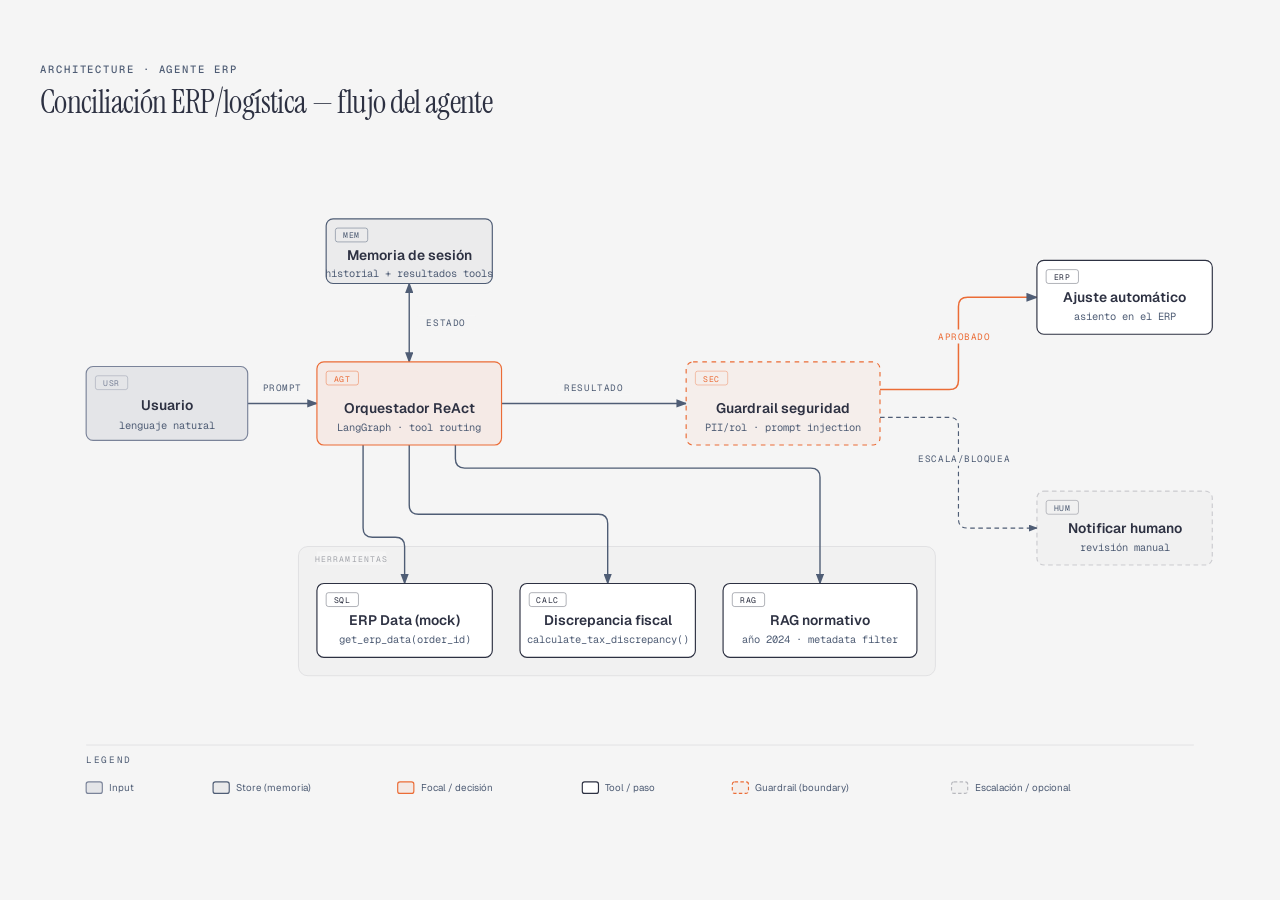
==== docs/assets/arquitectura-agentica.html @ 35e29304 "docs(f-a1): add agentic architecture diagram" ====
<!DOCTYPE html>
<html lang="es">
<head>
  <meta charset="UTF-8">
  <meta name="viewport" content="width=device-width, initial-scale=1.0">
  <title>Agente ERP · Arquitectura</title>
  <link href="https://fonts.googleapis.com/css2?family=Instrument+Serif:ital@0;1&family=Geist:wght@400;500;600&family=Geist+Mono:wght@400;500;600&display=swap" rel="stylesheet">
  <style>
    *, *::before, *::after { box-sizing: border-box; margin: 0; padding: 0; }
    :root {
      --color-paper:   #f5f5f5;
      --color-ink:     #2d3142;
      --color-muted:   #4f5d75;
      --color-accent:  #eb6c36;
      --font-sans:     'Geist', system-ui, sans-serif;
      --font-serif:    'Instrument Serif', serif;
      --font-mono:     'Geist Mono', ui-monospace, monospace;
    }
    body {
      font-family: var(--font-sans);
      background: var(--color-paper);
      color: var(--color-ink);
      min-height: 100vh;
      display: flex;
      align-items: center;
      justify-content: center;
      padding: 3rem 2rem;
    }
    .frame { max-width: 1200px; width: 100%; }
    .eyebrow {
      font-family: var(--font-mono);
      font-size: 0.66rem;
      font-weight: 500;
      letter-spacing: 0.18em;
      text-transform: uppercase;
      color: var(--color-muted);
      margin-bottom: 0.5rem;
    }
    h1 {
      font-family: var(--font-serif);
      font-size: clamp(1.5rem, 2.4vw + 0.75rem, 2rem);
      font-weight: 400;
      letter-spacing: -0.02em;
      line-height: 1.15;
      color: var(--color-ink);
      margin-bottom: 1.5rem;
    }
    svg { width: 100%; min-width: 900px; display: block; }
  </style>
</head>
<body>
  <div class="frame">
    <p class="eyebrow">Architecture · Agente ERP</p>
    <h1>Conciliación ERP/logística — flujo del agente</h1>

    <svg viewBox="0 0 1040 600" xmlns="http://www.w3.org/2000/svg" role="img" aria-labelledby="erp-agent-title erp-agent-desc">
      <title id="erp-agent-title">Arquitectura del agente de conciliación ERP</title>
      <desc id="erp-agent-desc">Diagrama de arquitectura mostrando un orquestador ReAct que enruta entre herramientas de datos ERP, cálculo de discrepancia fiscal y RAG normativo, pasa por un guardrail de seguridad, y aprueba un ajuste automático en el ERP o escala a revisión humana.</desc>
      <defs>
        <marker id="arrow" markerWidth="8" markerHeight="6" refX="7" refY="3" orient="auto"><polygon points="0 0, 8 3, 0 6" fill="#4f5d75"/></marker>
        <marker id="arrow-both" markerWidth="8" markerHeight="6" refX="7" refY="3" orient="auto-start-reverse"><polygon points="0 0, 8 3, 0 6" fill="#4f5d75"/></marker>
      </defs>

      <rect width="100%" height="100%" fill="#f5f5f5"/>

      <!-- Zone: Tools (drawn before arrows and nodes) -->
      <rect x="224" y="348" width="552" height="112" rx="8"
            fill="rgba(45,49,66,0.02)" stroke="rgba(45,49,66,0.10)" stroke-width="0.8"/>
      <rect x="240" y="352" width="60" height="12" rx="2" fill="#f5f5f5"/>
      <text x="270" y="361" fill="rgba(45,49,66,0.40)" font-size="7" font-family="'Geist Mono', monospace"
            text-anchor="middle" letter-spacing="0.14em">HERRAMIENTAS</text>

      <!-- Arrows (behind boxes) -->
      <!-- Usuario -> Orquestador -->
      <line x1="180" y1="224" x2="240" y2="224" stroke="#4f5d75" stroke-width="1.2" marker-end="url(#arrow)"/>
      <rect x="187" y="204" width="46" height="12" rx="2" fill="#f5f5f5"/>
      <text x="210" y="213" fill="#4f5d75" font-size="8" font-family="'Geist Mono', monospace" text-anchor="middle" letter-spacing="0.06em">PROMPT</text>

      <!-- Orquestador <-> Memoria (bidirectional state) -->
      <line x1="320" y1="188" x2="320" y2="120" stroke="#4f5d75" stroke-width="1.2" marker-end="url(#arrow-both)" marker-start="url(#arrow-both)"/>
      <rect x="326" y="148" width="52" height="12" rx="2" fill="#f5f5f5"/>
      <text x="352" y="157" fill="#4f5d75" font-size="8" font-family="'Geist Mono', monospace" text-anchor="middle" letter-spacing="0.06em">ESTADO</text>

      <!-- Orquestador -> Tool RAG (bends first, closest to source) -->
      <path d="M 360,260 V 272 Q 360,280 368,280 H 668 Q 676,280 676,288 V 380"
            fill="none" stroke="#4f5d75" stroke-width="1.2" marker-end="url(#arrow)"/>
      <!-- Orquestador -> Tool Tax -->
      <path d="M 320,260 V 312 Q 320,320 328,320 H 484 Q 492,320 492,328 V 380"
            fill="none" stroke="#4f5d75" stroke-width="1.2" marker-end="url(#arrow)"/>
      <!-- Orquestador -> Tool ERP -->
      <path d="M 280,260 V 332 Q 280,340 288,340 H 308 Q 316,340 316,348 V 380"
            fill="none" stroke="#4f5d75" stroke-width="1.2" marker-end="url(#arrow)"/>

      <!-- Orquestador -> Guardrail -->
      <line x1="400" y1="224" x2="560" y2="224" stroke="#4f5d75" stroke-width="1.2" marker-end="url(#arrow)"/>
      <rect x="447" y="204" width="66" height="12" rx="2" fill="#f5f5f5"/>
      <text x="480" y="213" fill="#4f5d75" font-size="8" font-family="'Geist Mono', monospace" text-anchor="middle" letter-spacing="0.06em">RESULTADO</text>

      <!-- Guardrail -> Ajuste ERP (approved path) -->
      <path d="M 728,212 H 788 Q 796,212 796,204 V 140 Q 796,132 804,132 H 864"
            fill="none" stroke="#eb6c36" stroke-width="1.3" marker-end="url(#arrow)"/>
      <rect x="768" y="160" width="66" height="12" rx="2" fill="#f5f5f5"/>
      <text x="801" y="169" fill="#eb6c36" font-size="8" font-family="'Geist Mono', monospace" text-anchor="middle" letter-spacing="0.06em">APROBADO</text>

      <!-- Guardrail -> Notificar humano (escalation / blocked path) -->
      <path d="M 728,236 H 788 Q 796,236 796,244 V 324 Q 796,332 804,332 H 864"
            fill="none" stroke="#4f5d75" stroke-width="1" stroke-dasharray="4,3" marker-end="url(#arrow)"/>
      <rect x="760" y="266" width="82" height="12" rx="2" fill="#f5f5f5"/>
      <text x="801" y="275" fill="#4f5d75" font-size="8" font-family="'Geist Mono', monospace" text-anchor="middle" letter-spacing="0.06em">ESCALA/BLOQUEA</text>

      <!-- Node: Usuario (Input/User) -->
      <rect x="40" y="192" width="140" height="64" rx="6" fill="#f5f5f5"/>
      <rect x="40" y="192" width="140" height="64" rx="6" fill="rgba(79,93,117,0.10)" stroke="#7a8399" stroke-width="1"/>
      <rect x="48" y="200" width="28" height="12" rx="2" fill="transparent" stroke="rgba(122,131,153,0.40)" stroke-width="0.8"/>
      <text x="62" y="209" fill="#7a8399" font-size="7" font-family="'Geist Mono', monospace" text-anchor="middle" letter-spacing="0.08em">USR</text>
      <text x="110" y="230" fill="#2d3142" font-size="12" font-weight="600" font-family="'Geist', sans-serif" text-anchor="middle">Usuario</text>
      <text x="110" y="246" fill="#4f5d75" font-size="9" font-family="'Geist Mono', monospace" text-anchor="middle">lenguaje natural</text>

      <!-- Node: Memoria de sesión (Store) -->
      <rect x="248" y="64" width="144" height="56" rx="6" fill="#f5f5f5"/>
      <rect x="248" y="64" width="144" height="56" rx="6" fill="rgba(45,49,66,0.05)" stroke="#4f5d75" stroke-width="1"/>
      <rect x="256" y="72" width="28" height="12" rx="2" fill="transparent" stroke="rgba(79,93,117,0.50)" stroke-width="0.8"/>
      <text x="270" y="81" fill="#4f5d75" font-size="7" font-family="'Geist Mono', monospace" text-anchor="middle" letter-spacing="0.08em">MEM</text>
      <text x="320" y="100" fill="#2d3142" font-size="12" font-weight="600" font-family="'Geist', sans-serif" text-anchor="middle">Memoria de sesión</text>
      <text x="320" y="114" fill="#4f5d75" font-size="9" font-family="'Geist Mono', monospace" text-anchor="middle">historial + resultados tools</text>

      <!-- Node: Orquestador ReAct (FOCAL) -->
      <rect x="240" y="188" width="160" height="72" rx="6" fill="#f5f5f5"/>
      <rect x="240" y="188" width="160" height="72" rx="6" fill="rgba(235,108,54,0.08)" stroke="#eb6c36" stroke-width="1"/>
      <rect x="248" y="196" width="28" height="12" rx="2" fill="transparent" stroke="rgba(235,108,54,0.50)" stroke-width="0.8"/>
      <text x="262" y="205" fill="#eb6c36" font-size="7" font-family="'Geist Mono', monospace" text-anchor="middle" letter-spacing="0.08em">AGT</text>
      <text x="320" y="232" fill="#2d3142" font-size="12" font-weight="600" font-family="'Geist', sans-serif" text-anchor="middle">Orquestador ReAct</text>
      <text x="320" y="248" fill="#4f5d75" font-size="9" font-family="'Geist Mono', monospace" text-anchor="middle">LangGraph · tool routing</text>

      <!-- Node: Tool RAG -->
      <rect x="592" y="380" width="168" height="64" rx="6" fill="#f5f5f5"/>
      <rect x="592" y="380" width="168" height="64" rx="6" fill="#ffffff" stroke="#2d3142" stroke-width="1"/>
      <rect x="600" y="388" width="28" height="12" rx="2" fill="transparent" stroke="rgba(45,49,66,0.40)" stroke-width="0.8"/>
      <text x="614" y="397" fill="#2d3142" font-size="7" font-family="'Geist Mono', monospace" text-anchor="middle" letter-spacing="0.08em">RAG</text>
      <text x="676" y="416" fill="#2d3142" font-size="12" font-weight="600" font-family="'Geist', sans-serif" text-anchor="middle">RAG normativo</text>
      <text x="676" y="432" fill="#4f5d75" font-size="9" font-family="'Geist Mono', monospace" text-anchor="middle">año 2024 · metadata filter</text>

      <!-- Node: Tool Tax -->
      <rect x="416" y="380" width="152" height="64" rx="6" fill="#f5f5f5"/>
      <rect x="416" y="380" width="152" height="64" rx="6" fill="#ffffff" stroke="#2d3142" stroke-width="1"/>
      <rect x="424" y="388" width="32" height="12" rx="2" fill="transparent" stroke="rgba(45,49,66,0.40)" stroke-width="0.8"/>
      <text x="440" y="397" fill="#2d3142" font-size="7" font-family="'Geist Mono', monospace" text-anchor="middle" letter-spacing="0.08em">CALC</text>
      <text x="492" y="416" fill="#2d3142" font-size="12" font-weight="600" font-family="'Geist', sans-serif" text-anchor="middle">Discrepancia fiscal</text>
      <text x="492" y="432" fill="#4f5d75" font-size="9" font-family="'Geist Mono', monospace" text-anchor="middle">calculate_tax_discrepancy()</text>

      <!-- Node: Tool ERP -->
      <rect x="240" y="380" width="152" height="64" rx="6" fill="#f5f5f5"/>
      <rect x="240" y="380" width="152" height="64" rx="6" fill="#ffffff" stroke="#2d3142" stroke-width="1"/>
      <rect x="248" y="388" width="28" height="12" rx="2" fill="transparent" stroke="rgba(45,49,66,0.40)" stroke-width="0.8"/>
      <text x="262" y="397" fill="#2d3142" font-size="7" font-family="'Geist Mono', monospace" text-anchor="middle" letter-spacing="0.08em">SQL</text>
      <text x="316" y="416" fill="#2d3142" font-size="12" font-weight="600" font-family="'Geist', sans-serif" text-anchor="middle">ERP Data (mock)</text>
      <text x="316" y="432" fill="#4f5d75" font-size="9" font-family="'Geist Mono', monospace" text-anchor="middle">get_erp_data(order_id)</text>

      <!-- Node: Guardrail (Security/Boundary, FOCAL 2/2) -->
      <rect x="560" y="188" width="168" height="72" rx="6" fill="#f5f5f5"/>
      <rect x="560" y="188" width="168" height="72" rx="6" fill="rgba(235,108,54,0.05)" stroke="#eb6c36" stroke-width="1" stroke-dasharray="4,4"/>
      <rect x="568" y="196" width="28" height="12" rx="2" fill="transparent" stroke="rgba(235,108,54,0.40)" stroke-width="0.8"/>
      <text x="582" y="205" fill="#eb6c36" font-size="7" font-family="'Geist Mono', monospace" text-anchor="middle" letter-spacing="0.08em">SEC</text>
      <text x="644" y="232" fill="#2d3142" font-size="12" font-weight="600" font-family="'Geist', sans-serif" text-anchor="middle">Guardrail seguridad</text>
      <text x="644" y="248" fill="#4f5d75" font-size="9" font-family="'Geist Mono', monospace" text-anchor="middle">PII/rol · prompt injection</text>

      <!-- Node: Ajuste ERP automático (approved outcome) -->
      <rect x="864" y="100" width="152" height="64" rx="6" fill="#f5f5f5"/>
      <rect x="864" y="100" width="152" height="64" rx="6" fill="#ffffff" stroke="#2d3142" stroke-width="1"/>
      <rect x="872" y="108" width="28" height="12" rx="2" fill="transparent" stroke="rgba(45,49,66,0.40)" stroke-width="0.8"/>
      <text x="886" y="117" fill="#2d3142" font-size="7" font-family="'Geist Mono', monospace" text-anchor="middle" letter-spacing="0.08em">ERP</text>
      <text x="940" y="136" fill="#2d3142" font-size="12" font-weight="600" font-family="'Geist', sans-serif" text-anchor="middle">Ajuste automático</text>
      <text x="940" y="152" fill="#4f5d75" font-size="9" font-family="'Geist Mono', monospace" text-anchor="middle">asiento en el ERP</text>

      <!-- Node: Notificar humano (escalation outcome, Optional/Async) -->
      <rect x="864" y="300" width="152" height="64" rx="6" fill="#f5f5f5"/>
      <rect x="864" y="300" width="152" height="64" rx="6" fill="rgba(45,49,66,0.02)" stroke="rgba(45,49,66,0.20)" stroke-width="1" stroke-dasharray="4,3"/>
      <rect x="872" y="308" width="28" height="12" rx="2" fill="transparent" stroke="rgba(45,49,66,0.30)" stroke-width="0.8"/>
      <text x="886" y="317" fill="#4f5d75" font-size="7" font-family="'Geist Mono', monospace" text-anchor="middle" letter-spacing="0.08em">HUM</text>
      <text x="940" y="336" fill="#2d3142" font-size="12" font-weight="600" font-family="'Geist', sans-serif" text-anchor="middle">Notificar humano</text>
      <text x="940" y="352" fill="#4f5d75" font-size="9" font-family="'Geist Mono', monospace" text-anchor="middle">revisión manual</text>

      <!-- Legend strip -->
      <line x1="40" y1="520" x2="1000" y2="520" stroke="rgba(45,49,66,0.10)" stroke-width="0.8"/>
      <text x="40" y="536" fill="#4f5d75" font-size="8" font-family="'Geist Mono', monospace" letter-spacing="0.18em">LEGEND</text>

      <rect x="40" y="552" width="14" height="10" rx="2" fill="rgba(79,93,117,0.10)" stroke="#7a8399" stroke-width="1"/>
      <text x="60" y="560" fill="#4f5d75" font-size="8.5" font-family="'Geist', sans-serif">Input</text>

      <rect x="150" y="552" width="14" height="10" rx="2" fill="rgba(45,49,66,0.05)" stroke="#4f5d75" stroke-width="1"/>
      <text x="170" y="560" fill="#4f5d75" font-size="8.5" font-family="'Geist', sans-serif">Store (memoria)</text>

      <rect x="310" y="552" width="14" height="10" rx="2" fill="rgba(235,108,54,0.08)" stroke="#eb6c36" stroke-width="1"/>
      <text x="330" y="560" fill="#4f5d75" font-size="8.5" font-family="'Geist', sans-serif">Focal / decisión</text>

      <rect x="470" y="552" width="14" height="10" rx="2" fill="#ffffff" stroke="#2d3142" stroke-width="1"/>
      <text x="490" y="560" fill="#4f5d75" font-size="8.5" font-family="'Geist', sans-serif">Tool / paso</text>

      <rect x="600" y="552" width="14" height="10" rx="2" fill="rgba(235,108,54,0.05)" stroke="#eb6c36" stroke-width="1" stroke-dasharray="3,2"/>
      <text x="620" y="560" fill="#4f5d75" font-size="8.5" font-family="'Geist', sans-serif">Guardrail (boundary)</text>

      <rect x="790" y="552" width="14" height="10" rx="2" fill="rgba(45,49,66,0.02)" stroke="rgba(45,49,66,0.30)" stroke-width="1" stroke-dasharray="3,2"/>
      <text x="810" y="560" fill="#4f5d75" font-size="8.5" font-family="'Geist', sans-serif">Escalación / opcional</text>
    </svg>
  </div>
</body>
</html>
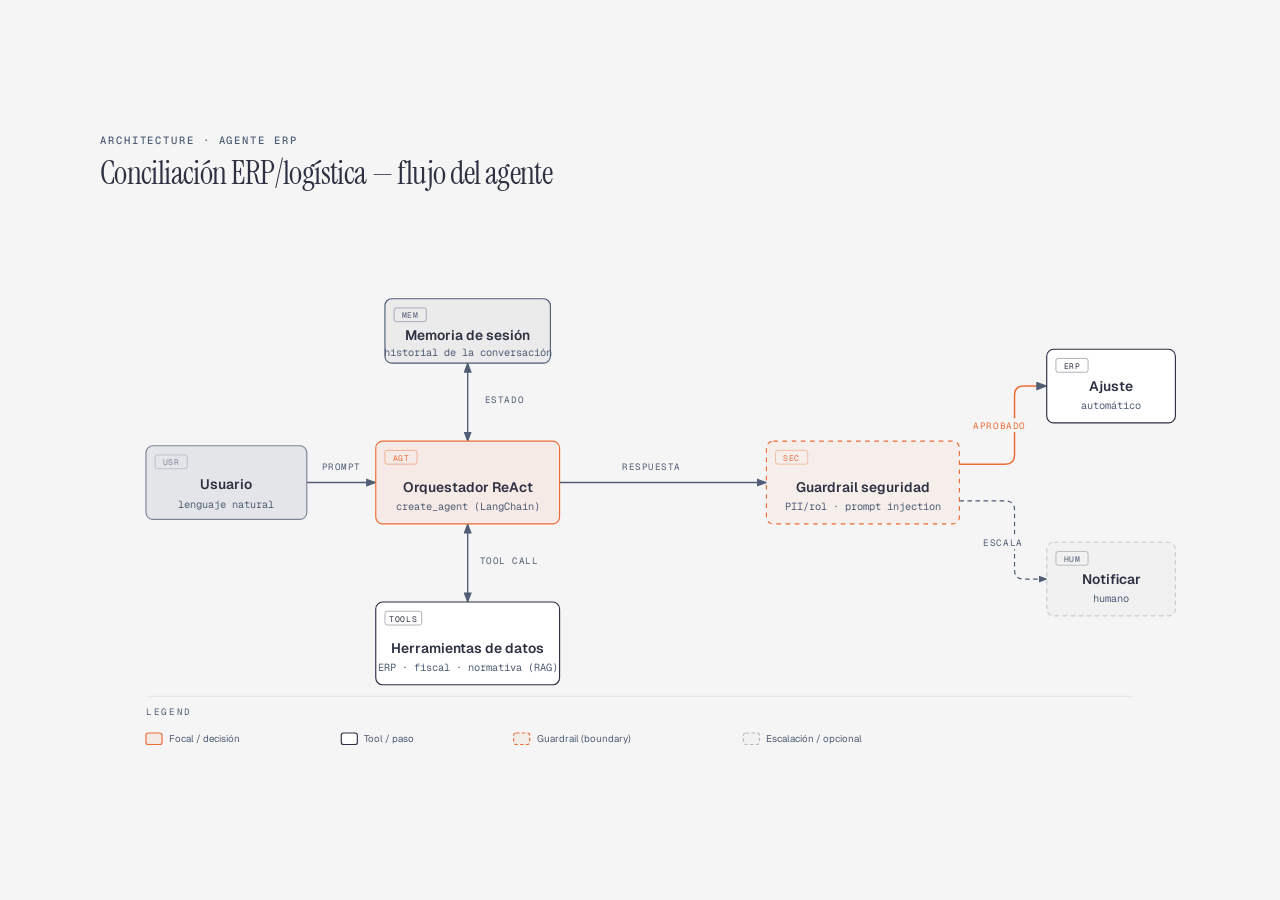
==== commit 6fbeb078: "docs(f-a1): simplify architecture diagram, add PNG export" ====
--- a/docs/assets/arquitectura-agentica.html
+++ b/docs/assets/arquitectura-agentica.html
@@ -26,7 +26,7 @@
       justify-content: center;
       padding: 3rem 2rem;
     }
-    .frame { max-width: 1200px; width: 100%; }
+    .frame { max-width: 1080px; width: 100%; }
     .eyebrow {
       font-family: var(--font-mono);
       font-size: 0.66rem;
@@ -45,7 +45,7 @@
       color: var(--color-ink);
       margin-bottom: 1.5rem;
     }
-    svg { width: 100%; min-width: 900px; display: block; }
+    svg { width: 100%; min-width: 820px; display: block; }
   </style>
 </head>
 <body>
@@ -53,9 +53,9 @@
     <p class="eyebrow">Architecture · Agente ERP</p>
     <h1>Conciliación ERP/logística — flujo del agente</h1>
 
-    <svg viewBox="0 0 1040 600" xmlns="http://www.w3.org/2000/svg" role="img" aria-labelledby="erp-agent-title erp-agent-desc">
+    <svg viewBox="0 0 940 480" xmlns="http://www.w3.org/2000/svg" role="img" aria-labelledby="erp-agent-title erp-agent-desc">
       <title id="erp-agent-title">Arquitectura del agente de conciliación ERP</title>
-      <desc id="erp-agent-desc">Diagrama de arquitectura mostrando un orquestador ReAct que enruta entre herramientas de datos ERP, cálculo de discrepancia fiscal y RAG normativo, pasa por un guardrail de seguridad, y aprueba un ajuste automático en el ERP o escala a revisión humana.</desc>
+      <desc id="erp-agent-desc">Diagrama de arquitectura mostrando un orquestador ReAct que consulta herramientas de datos, pasa por un guardrail de seguridad, y aprueba un ajuste automático en el ERP o escala a revisión humana.</desc>
       <defs>
         <marker id="arrow" markerWidth="8" markerHeight="6" refX="7" refY="3" orient="auto"><polygon points="0 0, 8 3, 0 6" fill="#4f5d75"/></marker>
         <marker id="arrow-both" markerWidth="8" markerHeight="6" refX="7" refY="3" orient="auto-start-reverse"><polygon points="0 0, 8 3, 0 6" fill="#4f5d75"/></marker>
@@ -63,144 +63,110 @@
 
       <rect width="100%" height="100%" fill="#f5f5f5"/>
 
-      <!-- Zone: Tools (drawn before arrows and nodes) -->
-      <rect x="224" y="348" width="552" height="112" rx="8"
-            fill="rgba(45,49,66,0.02)" stroke="rgba(45,49,66,0.10)" stroke-width="0.8"/>
-      <rect x="240" y="352" width="60" height="12" rx="2" fill="#f5f5f5"/>
-      <text x="270" y="361" fill="rgba(45,49,66,0.40)" font-size="7" font-family="'Geist Mono', monospace"
-            text-anchor="middle" letter-spacing="0.14em">HERRAMIENTAS</text>
-
-      <!-- Arrows (behind boxes) -->
+      <!-- Arrows first (behind boxes) -->
       <!-- Usuario -> Orquestador -->
-      <line x1="180" y1="224" x2="240" y2="224" stroke="#4f5d75" stroke-width="1.2" marker-end="url(#arrow)"/>
-      <rect x="187" y="204" width="46" height="12" rx="2" fill="#f5f5f5"/>
-      <text x="210" y="213" fill="#4f5d75" font-size="8" font-family="'Geist Mono', monospace" text-anchor="middle" letter-spacing="0.06em">PROMPT</text>
+      <line x1="180" y1="232" x2="240" y2="232" stroke="#4f5d75" stroke-width="1.2" marker-end="url(#arrow)"/>
+      <rect x="187" y="212" width="46" height="12" rx="2" fill="#f5f5f5"/>
+      <text x="210" y="221" fill="#4f5d75" font-size="8" font-family="'Geist Mono', monospace" text-anchor="middle" letter-spacing="0.06em">PROMPT</text>
 
       <!-- Orquestador <-> Memoria (bidirectional state) -->
-      <line x1="320" y1="188" x2="320" y2="120" stroke="#4f5d75" stroke-width="1.2" marker-end="url(#arrow-both)" marker-start="url(#arrow-both)"/>
-      <rect x="326" y="148" width="52" height="12" rx="2" fill="#f5f5f5"/>
-      <text x="352" y="157" fill="#4f5d75" font-size="8" font-family="'Geist Mono', monospace" text-anchor="middle" letter-spacing="0.06em">ESTADO</text>
+      <line x1="320" y1="196" x2="320" y2="128" stroke="#4f5d75" stroke-width="1.2" marker-end="url(#arrow-both)" marker-start="url(#arrow-both)"/>
+      <rect x="326" y="154" width="52" height="12" rx="2" fill="#f5f5f5"/>
+      <text x="352" y="163" fill="#4f5d75" font-size="8" font-family="'Geist Mono', monospace" text-anchor="middle" letter-spacing="0.06em">ESTADO</text>
 
-      <!-- Orquestador -> Tool RAG (bends first, closest to source) -->
-      <path d="M 360,260 V 272 Q 360,280 368,280 H 668 Q 676,280 676,288 V 380"
-            fill="none" stroke="#4f5d75" stroke-width="1.2" marker-end="url(#arrow)"/>
-      <!-- Orquestador -> Tool Tax -->
-      <path d="M 320,260 V 312 Q 320,320 328,320 H 484 Q 492,320 492,328 V 380"
-            fill="none" stroke="#4f5d75" stroke-width="1.2" marker-end="url(#arrow)"/>
-      <!-- Orquestador -> Tool ERP -->
-      <path d="M 280,260 V 332 Q 280,340 288,340 H 308 Q 316,340 316,348 V 380"
-            fill="none" stroke="#4f5d75" stroke-width="1.2" marker-end="url(#arrow)"/>
+      <!-- Orquestador -> Herramientas (loop: agent calls tools, reads results back) -->
+      <line x1="320" y1="268" x2="320" y2="336" stroke="#4f5d75" stroke-width="1.2" marker-end="url(#arrow-both)" marker-start="url(#arrow-both)"/>
+      <rect x="326" y="294" width="60" height="12" rx="2" fill="#f5f5f5"/>
+      <text x="356" y="303" fill="#4f5d75" font-size="8" font-family="'Geist Mono', monospace" text-anchor="middle" letter-spacing="0.06em">TOOL CALL</text>
 
       <!-- Orquestador -> Guardrail -->
-      <line x1="400" y1="224" x2="560" y2="224" stroke="#4f5d75" stroke-width="1.2" marker-end="url(#arrow)"/>
-      <rect x="447" y="204" width="66" height="12" rx="2" fill="#f5f5f5"/>
-      <text x="480" y="213" fill="#4f5d75" font-size="8" font-family="'Geist Mono', monospace" text-anchor="middle" letter-spacing="0.06em">RESULTADO</text>
+      <line x1="400" y1="232" x2="580" y2="232" stroke="#4f5d75" stroke-width="1.2" marker-end="url(#arrow)"/>
+      <rect x="447" y="212" width="66" height="12" rx="2" fill="#f5f5f5"/>
+      <text x="480" y="221" fill="#4f5d75" font-size="8" font-family="'Geist Mono', monospace" text-anchor="middle" letter-spacing="0.06em">RESPUESTA</text>
 
       <!-- Guardrail -> Ajuste ERP (approved path) -->
-      <path d="M 728,212 H 788 Q 796,212 796,204 V 140 Q 796,132 804,132 H 864"
+      <path d="M 748,216 H 788 Q 796,216 796,208 V 156 Q 796,148 804,148 H 824"
             fill="none" stroke="#eb6c36" stroke-width="1.3" marker-end="url(#arrow)"/>
-      <rect x="768" y="160" width="66" height="12" rx="2" fill="#f5f5f5"/>
-      <text x="801" y="169" fill="#eb6c36" font-size="8" font-family="'Geist Mono', monospace" text-anchor="middle" letter-spacing="0.06em">APROBADO</text>
+      <rect x="753" y="176" width="60" height="12" rx="2" fill="#f5f5f5"/>
+      <text x="783" y="185" fill="#eb6c36" font-size="8" font-family="'Geist Mono', monospace" text-anchor="middle" letter-spacing="0.06em">APROBADO</text>
 
       <!-- Guardrail -> Notificar humano (escalation / blocked path) -->
-      <path d="M 728,236 H 788 Q 796,236 796,244 V 324 Q 796,332 804,332 H 864"
+      <path d="M 748,248 H 788 Q 796,248 796,256 V 308 Q 796,316 804,316 H 824"
             fill="none" stroke="#4f5d75" stroke-width="1" stroke-dasharray="4,3" marker-end="url(#arrow)"/>
-      <rect x="760" y="266" width="82" height="12" rx="2" fill="#f5f5f5"/>
-      <text x="801" y="275" fill="#4f5d75" font-size="8" font-family="'Geist Mono', monospace" text-anchor="middle" letter-spacing="0.06em">ESCALA/BLOQUEA</text>
+      <rect x="761" y="278" width="50" height="12" rx="2" fill="#f5f5f5"/>
+      <text x="786" y="287" fill="#4f5d75" font-size="8" font-family="'Geist Mono', monospace" text-anchor="middle" letter-spacing="0.06em">ESCALA</text>
 
       <!-- Node: Usuario (Input/User) -->
-      <rect x="40" y="192" width="140" height="64" rx="6" fill="#f5f5f5"/>
-      <rect x="40" y="192" width="140" height="64" rx="6" fill="rgba(79,93,117,0.10)" stroke="#7a8399" stroke-width="1"/>
-      <rect x="48" y="200" width="28" height="12" rx="2" fill="transparent" stroke="rgba(122,131,153,0.40)" stroke-width="0.8"/>
-      <text x="62" y="209" fill="#7a8399" font-size="7" font-family="'Geist Mono', monospace" text-anchor="middle" letter-spacing="0.08em">USR</text>
-      <text x="110" y="230" fill="#2d3142" font-size="12" font-weight="600" font-family="'Geist', sans-serif" text-anchor="middle">Usuario</text>
-      <text x="110" y="246" fill="#4f5d75" font-size="9" font-family="'Geist Mono', monospace" text-anchor="middle">lenguaje natural</text>
+      <rect x="40" y="200" width="140" height="64" rx="6" fill="#f5f5f5"/>
+      <rect x="40" y="200" width="140" height="64" rx="6" fill="rgba(79,93,117,0.10)" stroke="#7a8399" stroke-width="1"/>
+      <rect x="48" y="208" width="28" height="12" rx="2" fill="transparent" stroke="rgba(122,131,153,0.40)" stroke-width="0.8"/>
+      <text x="62" y="217" fill="#7a8399" font-size="7" font-family="'Geist Mono', monospace" text-anchor="middle" letter-spacing="0.08em">USR</text>
+      <text x="110" y="238" fill="#2d3142" font-size="12" font-weight="600" font-family="'Geist', sans-serif" text-anchor="middle">Usuario</text>
+      <text x="110" y="254" fill="#4f5d75" font-size="9" font-family="'Geist Mono', monospace" text-anchor="middle">lenguaje natural</text>
 
       <!-- Node: Memoria de sesión (Store) -->
-      <rect x="248" y="64" width="144" height="56" rx="6" fill="#f5f5f5"/>
-      <rect x="248" y="64" width="144" height="56" rx="6" fill="rgba(45,49,66,0.05)" stroke="#4f5d75" stroke-width="1"/>
-      <rect x="256" y="72" width="28" height="12" rx="2" fill="transparent" stroke="rgba(79,93,117,0.50)" stroke-width="0.8"/>
-      <text x="270" y="81" fill="#4f5d75" font-size="7" font-family="'Geist Mono', monospace" text-anchor="middle" letter-spacing="0.08em">MEM</text>
-      <text x="320" y="100" fill="#2d3142" font-size="12" font-weight="600" font-family="'Geist', sans-serif" text-anchor="middle">Memoria de sesión</text>
-      <text x="320" y="114" fill="#4f5d75" font-size="9" font-family="'Geist Mono', monospace" text-anchor="middle">historial + resultados tools</text>
+      <rect x="248" y="72" width="144" height="56" rx="6" fill="#f5f5f5"/>
+      <rect x="248" y="72" width="144" height="56" rx="6" fill="rgba(45,49,66,0.05)" stroke="#4f5d75" stroke-width="1"/>
+      <rect x="256" y="80" width="28" height="12" rx="2" fill="transparent" stroke="rgba(79,93,117,0.50)" stroke-width="0.8"/>
+      <text x="270" y="89" fill="#4f5d75" font-size="7" font-family="'Geist Mono', monospace" text-anchor="middle" letter-spacing="0.08em">MEM</text>
+      <text x="320" y="108" fill="#2d3142" font-size="12" font-weight="600" font-family="'Geist', sans-serif" text-anchor="middle">Memoria de sesión</text>
+      <text x="320" y="122" fill="#4f5d75" font-size="9" font-family="'Geist Mono', monospace" text-anchor="middle">historial de la conversación</text>
 
       <!-- Node: Orquestador ReAct (FOCAL) -->
-      <rect x="240" y="188" width="160" height="72" rx="6" fill="#f5f5f5"/>
-      <rect x="240" y="188" width="160" height="72" rx="6" fill="rgba(235,108,54,0.08)" stroke="#eb6c36" stroke-width="1"/>
-      <rect x="248" y="196" width="28" height="12" rx="2" fill="transparent" stroke="rgba(235,108,54,0.50)" stroke-width="0.8"/>
-      <text x="262" y="205" fill="#eb6c36" font-size="7" font-family="'Geist Mono', monospace" text-anchor="middle" letter-spacing="0.08em">AGT</text>
-      <text x="320" y="232" fill="#2d3142" font-size="12" font-weight="600" font-family="'Geist', sans-serif" text-anchor="middle">Orquestador ReAct</text>
-      <text x="320" y="248" fill="#4f5d75" font-size="9" font-family="'Geist Mono', monospace" text-anchor="middle">LangGraph · tool routing</text>
+      <rect x="240" y="196" width="160" height="72" rx="6" fill="#f5f5f5"/>
+      <rect x="240" y="196" width="160" height="72" rx="6" fill="rgba(235,108,54,0.08)" stroke="#eb6c36" stroke-width="1"/>
+      <rect x="248" y="204" width="28" height="12" rx="2" fill="transparent" stroke="rgba(235,108,54,0.50)" stroke-width="0.8"/>
+      <text x="262" y="213" fill="#eb6c36" font-size="7" font-family="'Geist Mono', monospace" text-anchor="middle" letter-spacing="0.08em">AGT</text>
+      <text x="320" y="240" fill="#2d3142" font-size="12" font-weight="600" font-family="'Geist', sans-serif" text-anchor="middle">Orquestador ReAct</text>
+      <text x="320" y="256" fill="#4f5d75" font-size="9" font-family="'Geist Mono', monospace" text-anchor="middle">create_agent (LangChain)</text>
 
-      <!-- Node: Tool RAG -->
-      <rect x="592" y="380" width="168" height="64" rx="6" fill="#f5f5f5"/>
-      <rect x="592" y="380" width="168" height="64" rx="6" fill="#ffffff" stroke="#2d3142" stroke-width="1"/>
-      <rect x="600" y="388" width="28" height="12" rx="2" fill="transparent" stroke="rgba(45,49,66,0.40)" stroke-width="0.8"/>
-      <text x="614" y="397" fill="#2d3142" font-size="7" font-family="'Geist Mono', monospace" text-anchor="middle" letter-spacing="0.08em">RAG</text>
-      <text x="676" y="416" fill="#2d3142" font-size="12" font-weight="600" font-family="'Geist', sans-serif" text-anchor="middle">RAG normativo</text>
-      <text x="676" y="432" fill="#4f5d75" font-size="9" font-family="'Geist Mono', monospace" text-anchor="middle">año 2024 · metadata filter</text>
-
-      <!-- Node: Tool Tax -->
-      <rect x="416" y="380" width="152" height="64" rx="6" fill="#f5f5f5"/>
-      <rect x="416" y="380" width="152" height="64" rx="6" fill="#ffffff" stroke="#2d3142" stroke-width="1"/>
-      <rect x="424" y="388" width="32" height="12" rx="2" fill="transparent" stroke="rgba(45,49,66,0.40)" stroke-width="0.8"/>
-      <text x="440" y="397" fill="#2d3142" font-size="7" font-family="'Geist Mono', monospace" text-anchor="middle" letter-spacing="0.08em">CALC</text>
-      <text x="492" y="416" fill="#2d3142" font-size="12" font-weight="600" font-family="'Geist', sans-serif" text-anchor="middle">Discrepancia fiscal</text>
-      <text x="492" y="432" fill="#4f5d75" font-size="9" font-family="'Geist Mono', monospace" text-anchor="middle">calculate_tax_discrepancy()</text>
-
-      <!-- Node: Tool ERP -->
-      <rect x="240" y="380" width="152" height="64" rx="6" fill="#f5f5f5"/>
-      <rect x="240" y="380" width="152" height="64" rx="6" fill="#ffffff" stroke="#2d3142" stroke-width="1"/>
-      <rect x="248" y="388" width="28" height="12" rx="2" fill="transparent" stroke="rgba(45,49,66,0.40)" stroke-width="0.8"/>
-      <text x="262" y="397" fill="#2d3142" font-size="7" font-family="'Geist Mono', monospace" text-anchor="middle" letter-spacing="0.08em">SQL</text>
-      <text x="316" y="416" fill="#2d3142" font-size="12" font-weight="600" font-family="'Geist', sans-serif" text-anchor="middle">ERP Data (mock)</text>
-      <text x="316" y="432" fill="#4f5d75" font-size="9" font-family="'Geist Mono', monospace" text-anchor="middle">get_erp_data(order_id)</text>
+      <!-- Node: Herramientas (grouped: ERP data, discrepancia fiscal, RAG normativo) -->
+      <rect x="240" y="336" width="160" height="72" rx="6" fill="#f5f5f5"/>
+      <rect x="240" y="336" width="160" height="72" rx="6" fill="#ffffff" stroke="#2d3142" stroke-width="1"/>
+      <rect x="248" y="344" width="32" height="12" rx="2" fill="transparent" stroke="rgba(45,49,66,0.40)" stroke-width="0.8"/>
+      <text x="264" y="353" fill="#2d3142" font-size="7" font-family="'Geist Mono', monospace" text-anchor="middle" letter-spacing="0.08em">TOOLS</text>
+      <text x="320" y="380" fill="#2d3142" font-size="12" font-weight="600" font-family="'Geist', sans-serif" text-anchor="middle">Herramientas de datos</text>
+      <text x="320" y="396" fill="#4f5d75" font-size="9" font-family="'Geist Mono', monospace" text-anchor="middle">ERP · fiscal · normativa (RAG)</text>
 
       <!-- Node: Guardrail (Security/Boundary, FOCAL 2/2) -->
-      <rect x="560" y="188" width="168" height="72" rx="6" fill="#f5f5f5"/>
-      <rect x="560" y="188" width="168" height="72" rx="6" fill="rgba(235,108,54,0.05)" stroke="#eb6c36" stroke-width="1" stroke-dasharray="4,4"/>
-      <rect x="568" y="196" width="28" height="12" rx="2" fill="transparent" stroke="rgba(235,108,54,0.40)" stroke-width="0.8"/>
-      <text x="582" y="205" fill="#eb6c36" font-size="7" font-family="'Geist Mono', monospace" text-anchor="middle" letter-spacing="0.08em">SEC</text>
-      <text x="644" y="232" fill="#2d3142" font-size="12" font-weight="600" font-family="'Geist', sans-serif" text-anchor="middle">Guardrail seguridad</text>
-      <text x="644" y="248" fill="#4f5d75" font-size="9" font-family="'Geist Mono', monospace" text-anchor="middle">PII/rol · prompt injection</text>
+      <rect x="580" y="196" width="168" height="72" rx="6" fill="#f5f5f5"/>
+      <rect x="580" y="196" width="168" height="72" rx="6" fill="rgba(235,108,54,0.05)" stroke="#eb6c36" stroke-width="1" stroke-dasharray="4,4"/>
+      <rect x="588" y="204" width="28" height="12" rx="2" fill="transparent" stroke="rgba(235,108,54,0.40)" stroke-width="0.8"/>
+      <text x="602" y="213" fill="#eb6c36" font-size="7" font-family="'Geist Mono', monospace" text-anchor="middle" letter-spacing="0.08em">SEC</text>
+      <text x="664" y="240" fill="#2d3142" font-size="12" font-weight="600" font-family="'Geist', sans-serif" text-anchor="middle">Guardrail seguridad</text>
+      <text x="664" y="256" fill="#4f5d75" font-size="9" font-family="'Geist Mono', monospace" text-anchor="middle">PII/rol · prompt injection</text>
 
       <!-- Node: Ajuste ERP automático (approved outcome) -->
-      <rect x="864" y="100" width="152" height="64" rx="6" fill="#f5f5f5"/>
-      <rect x="864" y="100" width="152" height="64" rx="6" fill="#ffffff" stroke="#2d3142" stroke-width="1"/>
-      <rect x="872" y="108" width="28" height="12" rx="2" fill="transparent" stroke="rgba(45,49,66,0.40)" stroke-width="0.8"/>
-      <text x="886" y="117" fill="#2d3142" font-size="7" font-family="'Geist Mono', monospace" text-anchor="middle" letter-spacing="0.08em">ERP</text>
-      <text x="940" y="136" fill="#2d3142" font-size="12" font-weight="600" font-family="'Geist', sans-serif" text-anchor="middle">Ajuste automático</text>
-      <text x="940" y="152" fill="#4f5d75" font-size="9" font-family="'Geist Mono', monospace" text-anchor="middle">asiento en el ERP</text>
+      <rect x="824" y="116" width="112" height="64" rx="6" fill="#f5f5f5"/>
+      <rect x="824" y="116" width="112" height="64" rx="6" fill="#ffffff" stroke="#2d3142" stroke-width="1"/>
+      <rect x="832" y="124" width="28" height="12" rx="2" fill="transparent" stroke="rgba(45,49,66,0.40)" stroke-width="0.8"/>
+      <text x="846" y="133" fill="#2d3142" font-size="7" font-family="'Geist Mono', monospace" text-anchor="middle" letter-spacing="0.08em">ERP</text>
+      <text x="880" y="152" fill="#2d3142" font-size="12" font-weight="600" font-family="'Geist', sans-serif" text-anchor="middle">Ajuste</text>
+      <text x="880" y="168" fill="#4f5d75" font-size="9" font-family="'Geist Mono', monospace" text-anchor="middle">automático</text>
 
       <!-- Node: Notificar humano (escalation outcome, Optional/Async) -->
-      <rect x="864" y="300" width="152" height="64" rx="6" fill="#f5f5f5"/>
-      <rect x="864" y="300" width="152" height="64" rx="6" fill="rgba(45,49,66,0.02)" stroke="rgba(45,49,66,0.20)" stroke-width="1" stroke-dasharray="4,3"/>
-      <rect x="872" y="308" width="28" height="12" rx="2" fill="transparent" stroke="rgba(45,49,66,0.30)" stroke-width="0.8"/>
-      <text x="886" y="317" fill="#4f5d75" font-size="7" font-family="'Geist Mono', monospace" text-anchor="middle" letter-spacing="0.08em">HUM</text>
-      <text x="940" y="336" fill="#2d3142" font-size="12" font-weight="600" font-family="'Geist', sans-serif" text-anchor="middle">Notificar humano</text>
-      <text x="940" y="352" fill="#4f5d75" font-size="9" font-family="'Geist Mono', monospace" text-anchor="middle">revisión manual</text>
+      <rect x="824" y="284" width="112" height="64" rx="6" fill="#f5f5f5"/>
+      <rect x="824" y="284" width="112" height="64" rx="6" fill="rgba(45,49,66,0.02)" stroke="rgba(45,49,66,0.20)" stroke-width="1" stroke-dasharray="4,3"/>
+      <rect x="832" y="292" width="28" height="12" rx="2" fill="transparent" stroke="rgba(45,49,66,0.30)" stroke-width="0.8"/>
+      <text x="846" y="301" fill="#4f5d75" font-size="7" font-family="'Geist Mono', monospace" text-anchor="middle" letter-spacing="0.08em">HUM</text>
+      <text x="880" y="320" fill="#2d3142" font-size="12" font-weight="600" font-family="'Geist', sans-serif" text-anchor="middle">Notificar</text>
+      <text x="880" y="336" fill="#4f5d75" font-size="9" font-family="'Geist Mono', monospace" text-anchor="middle">humano</text>
 
       <!-- Legend strip -->
-      <line x1="40" y1="520" x2="1000" y2="520" stroke="rgba(45,49,66,0.10)" stroke-width="0.8"/>
-      <text x="40" y="536" fill="#4f5d75" font-size="8" font-family="'Geist Mono', monospace" letter-spacing="0.18em">LEGEND</text>
+      <line x1="40" y1="418" x2="900" y2="418" stroke="rgba(45,49,66,0.10)" stroke-width="0.8"/>
+      <text x="40" y="434" fill="#4f5d75" font-size="8" font-family="'Geist Mono', monospace" letter-spacing="0.18em">LEGEND</text>
 
-      <rect x="40" y="552" width="14" height="10" rx="2" fill="rgba(79,93,117,0.10)" stroke="#7a8399" stroke-width="1"/>
-      <text x="60" y="560" fill="#4f5d75" font-size="8.5" font-family="'Geist', sans-serif">Input</text>
+      <rect x="40" y="450" width="14" height="10" rx="2" fill="rgba(235,108,54,0.08)" stroke="#eb6c36" stroke-width="1"/>
+      <text x="60" y="458" fill="#4f5d75" font-size="8.5" font-family="'Geist', sans-serif">Focal / decisión</text>
 
-      <rect x="150" y="552" width="14" height="10" rx="2" fill="rgba(45,49,66,0.05)" stroke="#4f5d75" stroke-width="1"/>
-      <text x="170" y="560" fill="#4f5d75" font-size="8.5" font-family="'Geist', sans-serif">Store (memoria)</text>
+      <rect x="210" y="450" width="14" height="10" rx="2" fill="#ffffff" stroke="#2d3142" stroke-width="1"/>
+      <text x="230" y="458" fill="#4f5d75" font-size="8.5" font-family="'Geist', sans-serif">Tool / paso</text>
 
-      <rect x="310" y="552" width="14" height="10" rx="2" fill="rgba(235,108,54,0.08)" stroke="#eb6c36" stroke-width="1"/>
-      <text x="330" y="560" fill="#4f5d75" font-size="8.5" font-family="'Geist', sans-serif">Focal / decisión</text>
+      <rect x="360" y="450" width="14" height="10" rx="2" fill="rgba(235,108,54,0.05)" stroke="#eb6c36" stroke-width="1" stroke-dasharray="3,2"/>
+      <text x="380" y="458" fill="#4f5d75" font-size="8.5" font-family="'Geist', sans-serif">Guardrail (boundary)</text>
 
-      <rect x="470" y="552" width="14" height="10" rx="2" fill="#ffffff" stroke="#2d3142" stroke-width="1"/>
-      <text x="490" y="560" fill="#4f5d75" font-size="8.5" font-family="'Geist', sans-serif">Tool / paso</text>
-
-      <rect x="600" y="552" width="14" height="10" rx="2" fill="rgba(235,108,54,0.05)" stroke="#eb6c36" stroke-width="1" stroke-dasharray="3,2"/>
-      <text x="620" y="560" fill="#4f5d75" font-size="8.5" font-family="'Geist', sans-serif">Guardrail (boundary)</text>
-
-      <rect x="790" y="552" width="14" height="10" rx="2" fill="rgba(45,49,66,0.02)" stroke="rgba(45,49,66,0.30)" stroke-width="1" stroke-dasharray="3,2"/>
-      <text x="810" y="560" fill="#4f5d75" font-size="8.5" font-family="'Geist', sans-serif">Escalación / opcional</text>
+      <rect x="560" y="450" width="14" height="10" rx="2" fill="rgba(45,49,66,0.02)" stroke="rgba(45,49,66,0.30)" stroke-width="1" stroke-dasharray="3,2"/>
+      <text x="580" y="458" fill="#4f5d75" font-size="8.5" font-family="'Geist', sans-serif">Escalación / opcional</text>
     </svg>
   </div>
 </body>
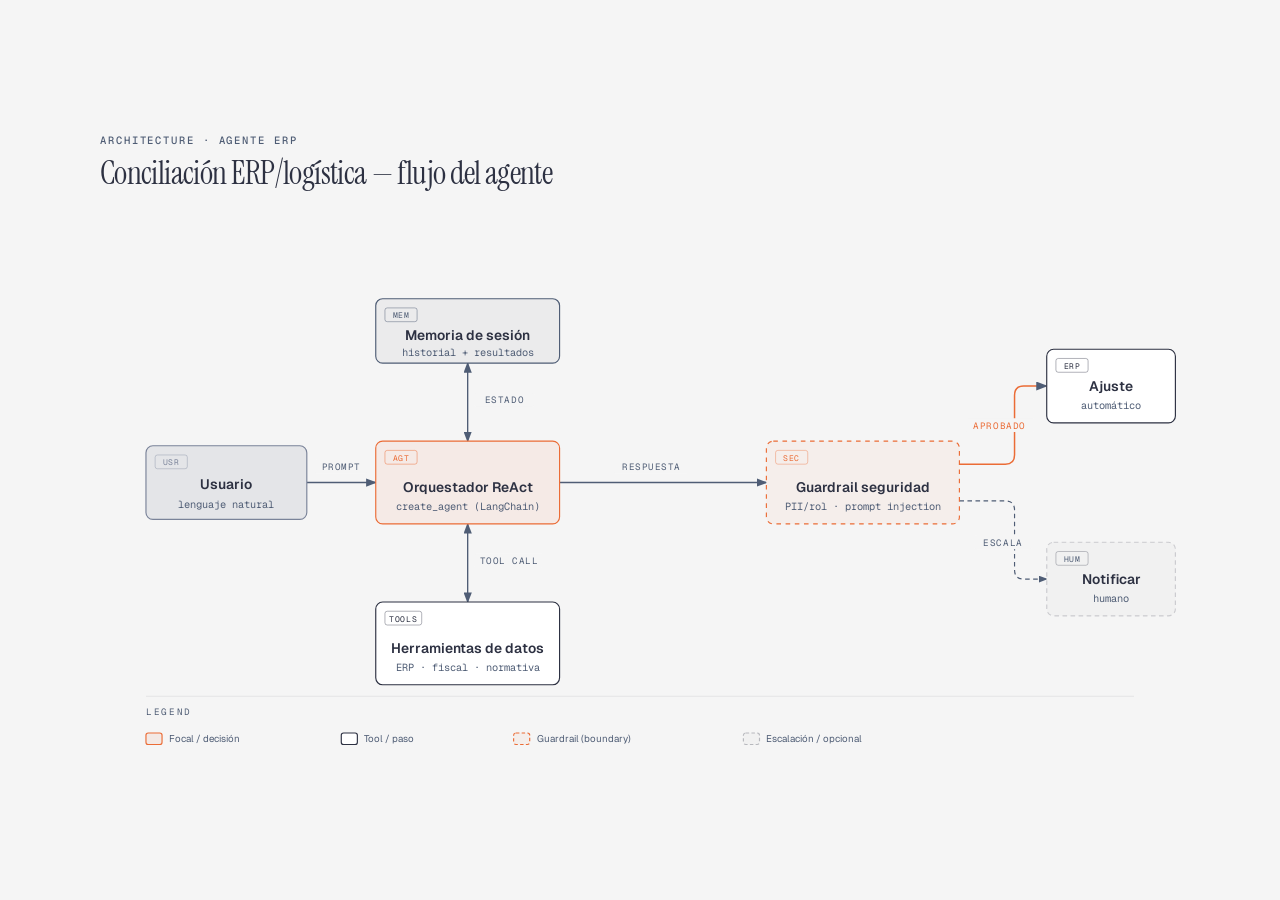
==== commit 9e7efd38: "docs(f-a1): tighten diagram labels for readability" ====
--- a/docs/assets/arquitectura-agentica.html
+++ b/docs/assets/arquitectura-agentica.html
@@ -105,12 +105,12 @@
       <text x="110" y="254" fill="#4f5d75" font-size="9" font-family="'Geist Mono', monospace" text-anchor="middle">lenguaje natural</text>
 
       <!-- Node: Memoria de sesión (Store) -->
-      <rect x="248" y="72" width="144" height="56" rx="6" fill="#f5f5f5"/>
-      <rect x="248" y="72" width="144" height="56" rx="6" fill="rgba(45,49,66,0.05)" stroke="#4f5d75" stroke-width="1"/>
-      <rect x="256" y="80" width="28" height="12" rx="2" fill="transparent" stroke="rgba(79,93,117,0.50)" stroke-width="0.8"/>
-      <text x="270" y="89" fill="#4f5d75" font-size="7" font-family="'Geist Mono', monospace" text-anchor="middle" letter-spacing="0.08em">MEM</text>
+      <rect x="240" y="72" width="160" height="56" rx="6" fill="#f5f5f5"/>
+      <rect x="240" y="72" width="160" height="56" rx="6" fill="rgba(45,49,66,0.05)" stroke="#4f5d75" stroke-width="1"/>
+      <rect x="248" y="80" width="28" height="12" rx="2" fill="transparent" stroke="rgba(79,93,117,0.50)" stroke-width="0.8"/>
+      <text x="262" y="89" fill="#4f5d75" font-size="7" font-family="'Geist Mono', monospace" text-anchor="middle" letter-spacing="0.08em">MEM</text>
       <text x="320" y="108" fill="#2d3142" font-size="12" font-weight="600" font-family="'Geist', sans-serif" text-anchor="middle">Memoria de sesión</text>
-      <text x="320" y="122" fill="#4f5d75" font-size="9" font-family="'Geist Mono', monospace" text-anchor="middle">historial de la conversación</text>
+      <text x="320" y="122" fill="#4f5d75" font-size="9" font-family="'Geist Mono', monospace" text-anchor="middle">historial + resultados</text>
 
       <!-- Node: Orquestador ReAct (FOCAL) -->
       <rect x="240" y="196" width="160" height="72" rx="6" fill="#f5f5f5"/>
@@ -126,7 +126,7 @@
       <rect x="248" y="344" width="32" height="12" rx="2" fill="transparent" stroke="rgba(45,49,66,0.40)" stroke-width="0.8"/>
       <text x="264" y="353" fill="#2d3142" font-size="7" font-family="'Geist Mono', monospace" text-anchor="middle" letter-spacing="0.08em">TOOLS</text>
       <text x="320" y="380" fill="#2d3142" font-size="12" font-weight="600" font-family="'Geist', sans-serif" text-anchor="middle">Herramientas de datos</text>
-      <text x="320" y="396" fill="#4f5d75" font-size="9" font-family="'Geist Mono', monospace" text-anchor="middle">ERP · fiscal · normativa (RAG)</text>
+      <text x="320" y="396" fill="#4f5d75" font-size="9" font-family="'Geist Mono', monospace" text-anchor="middle">ERP · fiscal · normativa</text>
 
       <!-- Node: Guardrail (Security/Boundary, FOCAL 2/2) -->
       <rect x="580" y="196" width="168" height="72" rx="6" fill="#f5f5f5"/>
